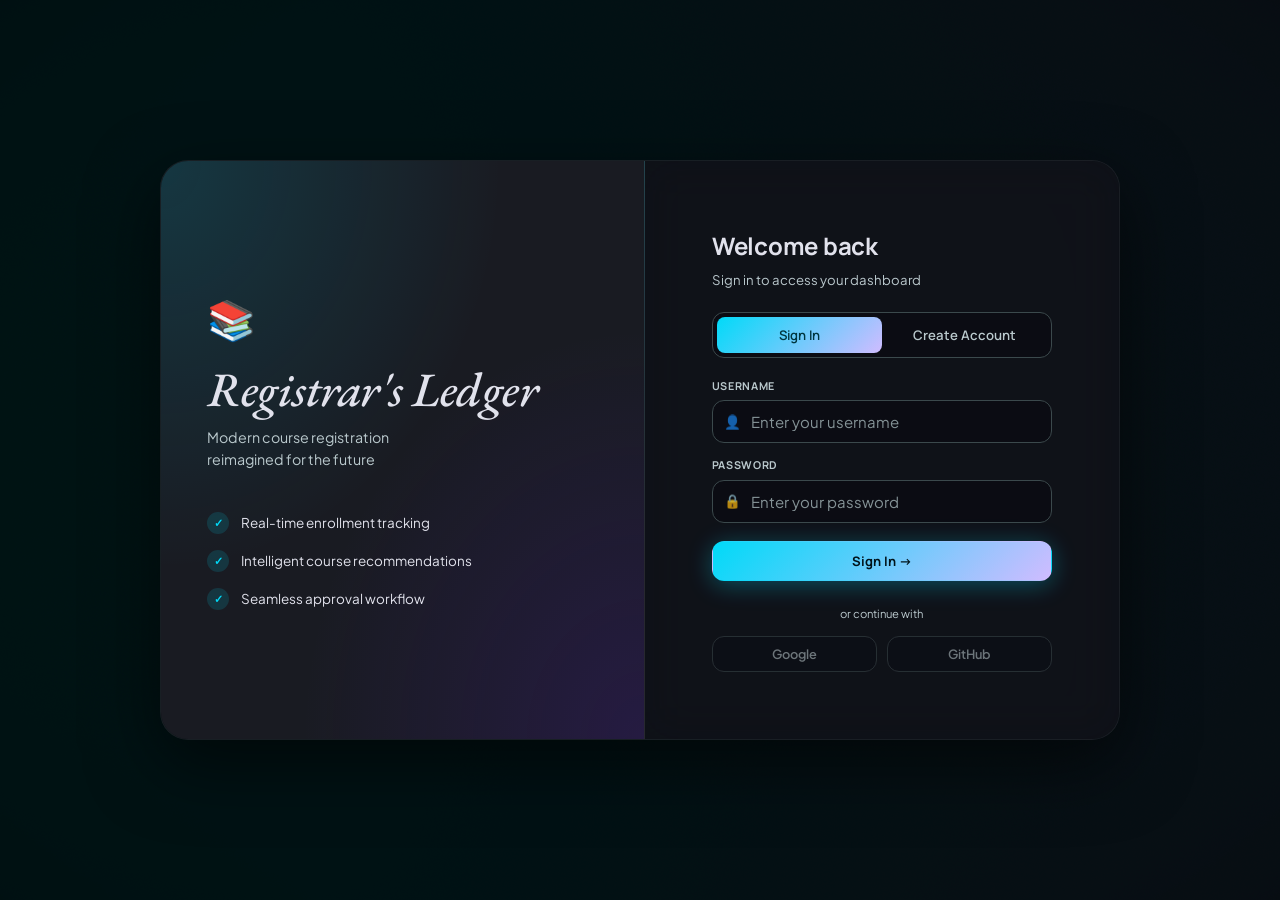
==== CourseReg/frontend/student.html @ 007cd431 "Updates" ====
<!DOCTYPE html>
<html lang="en">
<head>
<meta charset="UTF-8" />
<meta name="viewport" content="width=device-width, initial-scale=1.0" />
<title>Student Dashboard — Registrar's Ledger</title>
<link rel="stylesheet" href="css/styles.css" />
<link href="https://fonts.googleapis.com/css2?family=Material+Symbols+Outlined:wght,FILL@100..700,0..1&display=swap" rel="stylesheet" />
<link href="https://fonts.googleapis.com/css2?family=Manrope:wght@400;600;700;800&family=Plus+Jakarta+Sans:wght@400;500;600;700&family=EB+Garamond:ital,wght@0,400..700;1,400..700&display=swap" rel="stylesheet" />
</head>
<body>
<script src="js/nebula-bg.js"></script>

<!-- Sidebar -->
<nav class="sidebar glass">
  <div class="sidebar-brand">
    <span class="brand-emoji">🎓</span>
    <span class="brand-name">Student</span>
  </div>

  <div class="sidebar-nav">
    <a href="#" class="nav-item active" data-tab="catalog" onclick="switchTab('catalog')">
      <span class="nav-icon"><svg width="17" height="17" viewBox="0 0 24 24" fill="none" stroke="currentColor" stroke-width="2" stroke-linecap="round" stroke-linejoin="round"><path d="M4 19.5A2.5 2.5 0 0 1 6.5 17H20"/><path d="M6.5 2H20v20H6.5A2.5 2.5 0 0 1 4 19.5v-15A2.5 2.5 0 0 1 6.5 2Z"/></svg></span>
      <span>Catalog</span>
    </a>
    <a href="#" class="nav-item" data-tab="mine" onclick="switchTab('mine')">
      <span class="nav-icon"><svg width="17" height="17" viewBox="0 0 24 24" fill="none" stroke="currentColor" stroke-width="2" stroke-linecap="round" stroke-linejoin="round"><path d="M8 6h13M8 12h13M8 18h13M3 6h.01M3 12h.01M3 18h.01"/></svg></span>
      <span>My Enrollments</span>
    </a>
    <a href="#" class="nav-item" data-tab="schedule" onclick="switchTab('schedule')">
      <span class="nav-icon"><svg width="17" height="17" viewBox="0 0 24 24" fill="none" stroke="currentColor" stroke-width="2" stroke-linecap="round" stroke-linejoin="round"><rect x="3" y="4" width="18" height="18" rx="2"/><path d="M16 2v4M8 2v4M3 10h18"/></svg></span>
      <span>Schedule</span>
    </a>
    <a href="#" class="nav-item" data-tab="paths" onclick="switchTab('paths')">
      <span class="nav-icon"><svg width="17" height="17" viewBox="0 0 24 24" fill="none" stroke="currentColor" stroke-width="2" stroke-linecap="round" stroke-linejoin="round"><circle cx="12" cy="12" r="10"/><path d="m16.24 7.76-2.12 6.36-6.36 2.12 2.12-6.36z"/></svg></span>
      <span>Career Paths</span>
    </a>
    <a href="#" class="nav-item" data-tab="badges" onclick="switchTab('badges')">
      <span class="nav-icon"><svg width="17" height="17" viewBox="0 0 24 24" fill="none" stroke="currentColor" stroke-width="2" stroke-linecap="round" stroke-linejoin="round"><circle cx="12" cy="8" r="6"/><path d="M15.5 13.5 17 22l-5-3-5 3 1.5-8.5"/></svg></span>
      <span>Badges</span>
    </a>
  </div>

  <div class="sidebar-footer">
    <div class="user-profile">
      <div class="user-avatar" id="userAvatar">S</div>
      <div class="user-info">
        <span class="user-name" id="whoami">Student</span>
        <span class="user-role">Student</span>
      </div>
      <button class="logout-btn" onclick="Auth.logout()"><svg width="15" height="15" viewBox="0 0 24 24" fill="none" stroke="currentColor" stroke-width="2" stroke-linecap="round" stroke-linejoin="round"><path d="M9 21H5a2 2 0 0 1-2-2V5a2 2 0 0 1 2-2h4"/><path d="M16 17 21 12 16 7"/><path d="M21 12H9"/></svg></button>
    </div>
  </div>
</nav>

<!-- Main Content -->
<main class="main">
  <!-- Top Bar -->
  <header class="topbar glass">
    <div class="topbar-left">
      <h1 id="pageTitle">Course Catalog</h1>
      <p id="pageSubtitle">Browse courses and request enrollment</p>
    </div>
    <div class="topbar-right">
      <span class="welcome-badge">👋 Welcome back!</span>
      <button class="btn btn-exit" onclick="Auth.logout()">
        <span style="margin-right:6px; display:inline-flex; vertical-align:-2px;"><svg width="15" height="15" viewBox="0 0 24 24" fill="none" stroke="currentColor" stroke-width="2" stroke-linecap="round" stroke-linejoin="round"><path d="M9 21H5a2 2 0 0 1-2-2V5a2 2 0 0 1 2-2h4"/><path d="M16 17 21 12 16 7"/><path d="M21 12H9"/></svg></span>Sign Out
      </button>
    </div>
  </header>

  <!-- Tab Content -->
  <div class="tab-content">
    
    <!-- CATALOG TAB -->
    <div id="panel-catalog" class="tab-panel active">
      <!-- Search -->
      <div class="search-section glass">
        <div class="search-grid">
          <div class="search-group">
            <label>🔍 Search</label>
            <input id="searchKeyword" placeholder="Course code, title, or instructor..." oninput="debouncedSearch()" />
          </div>
          <div class="search-group">
            <label>📆 Semester</label>
            <input id="searchSemester" placeholder="e.g. Fall 2026" oninput="debouncedSearch()" />
          </div>
          <div class="search-group" style="display: flex; align-items: flex-end;">
            <button class="btn btn-primary" onclick="loadCatalog()" style="width: 100%;">
              🔄 Search
            </button>
          </div>
        </div>
      </div>

      <div id="catalogError" class="error-banner hidden"></div>

      <!-- Course Table -->
      <div class="table-wrapper glass">
        <table class="modern-table">
          <thead>
            <tr>
              <th>Code</th>
              <th>Title</th>
              <th>Instructor</th>
              <th>Schedule</th>
              <th>Credits</th>
              <th>Seats</th>
              <th>Action</th>
            </tr>
          </thead>
          <tbody id="catalogBody">
            <tr>
              <td colspan="7" class="loading-cell">
                <div class="spinner"></div>
                Loading courses...
              </td>
            </tr>
          </tbody>
        </table>
      </div>
    </div>

    <!-- MY ENROLLMENTS TAB -->
    <div id="panel-mine" class="tab-panel">
      <div id="mineError" class="error-banner hidden"></div>
      <div class="table-wrapper glass">
        <table class="modern-table">
          <thead>
            <tr>
              <th>Code</th>
              <th>Title</th>
              <th>Requested</th>
              <th>Status</th>
              <th>Note</th>
              <th>Action</th>
            </tr>
          </thead>
          <tbody id="mineBody">
            <tr>
              <td colspan="6" class="loading-cell">
                <div class="spinner"></div>
                Loading enrollments...
              </td>
            </tr>
          </tbody>
        </table>
      </div>
    </div>

    <!-- SCHEDULE TAB -->
    <div id="panel-schedule" class="tab-panel">
      <div id="scheduleError" class="error-banner hidden"></div>
      <div class="table-wrapper glass">
        <table class="modern-table">
          <thead>
            <tr>
              <th>Day</th>
              <th>Time</th>
              <th>Code</th>
              <th>Title</th>
              <th>Instructor</th>
            </tr>
          </thead>
          <tbody id="scheduleBody">
            <tr>
              <td colspan="5" class="loading-cell">
                <div class="spinner"></div>
                Loading schedule...
              </td>
            </tr>
          </tbody>
        </table>
      </div>
    </div>

    <!-- CAREER PATHS TAB -->
    <div id="panel-paths" class="tab-panel">
      <div id="pathsError" class="error-banner hidden"></div>
      <!-- List view -->
      <div id="pathsListView">
        <div id="pathsList"></div>
      </div>
      <!-- Detail view (courses in a selected path, with status) -->
      <div id="pathDetailView" class="hidden">
        <button type="button" class="btn btn-outline btn-small" style="margin-bottom:14px;" onclick="backToPathsList()">← Back to career paths</button>
        <div id="pathDetailBody"></div>
      </div>
    </div>

    <!-- BADGES TAB -->
    <div id="panel-badges" class="tab-panel">
      <div id="badgesError" class="error-banner hidden"></div>
      <div id="badgesList"></div>
    </div>
  </div>
</main>

<!-- Course Content Viewer (read-only, for enrolled students) -->
<div id="contentViewerModal" class="modal-overlay hidden">
  <div class="modal glass">
    <div class="modal-header">
      <h2 id="contentViewerTitle">Lessons</h2>
      <button class="modal-close" onclick="closeContentViewer()"><svg width="16" height="16" viewBox="0 0 24 24" fill="none" stroke="currentColor" stroke-width="2" stroke-linecap="round" stroke-linejoin="round"><path d="M18 6 6 18M6 6l12 12"/></svg></button>
    </div>
    <div id="contentViewerBody"></div>
  </div>
</div>

<!-- Quiz taking flow (list -> take -> results, one modal, three swappable views) -->
<div id="quizStudentModal" class="modal-overlay hidden">
  <div class="modal glass">
    <div class="modal-header">
      <h2 id="quizStudentTitle">Quizzes</h2>
      <button class="modal-close" onclick="closeQuizModal()"><svg width="16" height="16" viewBox="0 0 24 24" fill="none" stroke="currentColor" stroke-width="2" stroke-linecap="round" stroke-linejoin="round"><path d="M18 6 6 18M6 6l12 12"/></svg></button>
    </div>

    <div id="quizStudentError" class="error-banner hidden"></div>

    <!-- VIEW 1: list of quizzes for the course -->
    <div id="quizStudentListView">
      <div id="quizStudentList"></div>
    </div>

    <!-- VIEW 2: taking a quiz -->
    <div id="quizTakeView" class="hidden">
      <button type="button" class="btn btn-outline btn-small" style="margin-bottom:14px;" onclick="backToQuizStudentList()">← Back to quizzes</button>
      <div id="quizTakeQuestions"></div>
      <div class="modal-actions">
        <button type="button" class="btn btn-primary" id="submitQuizBtn" onclick="submitQuizAttempt()">Submit Answers</button>
      </div>
    </div>

    <!-- VIEW 3: results -->
    <div id="quizResultView" class="hidden">
      <button type="button" class="btn btn-outline btn-small" style="margin-bottom:14px;" onclick="backToQuizStudentList()">← Back to quizzes</button>
      <div id="quizResultSummary" style="margin-bottom:14px;"></div>
      <div id="quizResultQuestions"></div>
    </div>
  </div>
</div>

<!-- Certificate: shows progress + claim button, or the issued certificate itself -->
<div id="certModal" class="modal-overlay hidden">
  <div class="modal glass">
    <div class="modal-header">
      <h2 id="certModalTitle">Certificate</h2>
      <button class="modal-close" onclick="closeCertificateModal()"><svg width="16" height="16" viewBox="0 0 24 24" fill="none" stroke="currentColor" stroke-width="2" stroke-linecap="round" stroke-linejoin="round"><path d="M18 6 6 18M6 6l12 12"/></svg></button>
    </div>
    <div id="certModalBody"></div>
  </div>
</div>

<!-- Side Quests: list with points and self-completion -->
<div id="questListModal" class="modal-overlay hidden">
  <div class="modal glass">
    <div class="modal-header">
      <h2 id="questListTitle">Side Quests</h2>
      <button class="modal-close" onclick="closeQuestListModal()"><svg width="16" height="16" viewBox="0 0 24 24" fill="none" stroke="currentColor" stroke-width="2" stroke-linecap="round" stroke-linejoin="round"><path d="M18 6 6 18M6 6l12 12"/></svg></button>
    </div>
    <div id="questListError" class="error-banner hidden"></div>
    <div id="questListBody"></div>
  </div>
</div>

<script src="js/api.js"></script>
<script src="js/student.js"></script>
</body>
</html>
---- CourseReg/frontend/css/styles.css ----
/* =====================================================================
   AETHERIS ACADEMY — cinematic dark design system
   Adapted from a Stitch-generated design brief: deep near-black surfaces,
   an electric-cyan/violet accent gradient, EB Garamond italic for hero
   moments, Manrope for headings, Plus Jakarta Sans for body text. A WebGL
   "nebula" canvas (js/nebula-bg.js) renders behind everything.
   Every selector below matches the previous stylesheet's class names —
   this is a full reskin, not a rebuild, so no HTML/JS needed to change
   structurally.
   ===================================================================== */

@import url('https://fonts.googleapis.com/css2?family=Manrope:wght@400;600;700;800&family=Plus+Jakarta+Sans:wght@400;500;600;700&family=EB+Garamond:ital,wght@0,400..700;1,400..700&display=swap');

:root {
  /* Surfaces — from the Aetheris Academy token set */
  --bg: #0b0e15;
  --surface-lowest: #0b0e15;
  --surface-low: #191b22;
  --surface: #1d1f26;
  --surface-high: #272a31;
  --surface-highest: #32353c;

  /* Glass */
  --glass-bg: rgba(17, 19, 26, 0.6);
  --glass-bg-strong: rgba(29, 31, 38, 0.75);
  --glass-border: rgba(255, 255, 255, 0.06);
  --glass-blur: 20px;

  /* Text */
  --text: #e1e2ec;
  --text-primary: #e1e2ec;
  --text-secondary: #bac9cd;
  --muted: #bac9cd;
  --outline: #859397;
  --outline-variant: #3b494c;

  /* Brand accents */
  --accent: #00daf8;
  --accent-soft: #baf2ff;
  --accent-bg: rgba(0, 218, 248, 0.14);
  --violet: #d0bcff;
  --violet-container: #571bc1;
  --violet-bg: rgba(208, 188, 255, 0.14);

  --success: #4ade80;
  --success-bg: rgba(74, 222, 128, 0.14);
  --danger: #ffb4ab;
  --danger-bg: rgba(255, 180, 171, 0.14);
  --neutral-bg: rgba(186, 201, 205, 0.12);

  --radius: 18px;
  --radius-sm: 12px;
  --shadow: 0 24px 70px rgba(0, 0, 0, 0.55);
  --shadow-sm: 0 1px 2px rgba(0,0,0,0.35), 0 10px 26px rgba(0,0,0,0.4);
  --glow: 0 4px 24px rgba(0, 218, 248, 0.32);
}

* { box-sizing: border-box; }

html, body {
  margin: 0;
  padding: 0;
  min-height: 100vh;
  background: var(--bg);
  color: var(--text);
  font-family: 'Plus Jakarta Sans', -apple-system, sans-serif;
  font-size: 15px;
  line-height: 1.5;
  overflow-x: hidden;
}

h1, h2, h3 { margin: 0; color: var(--text); font-family: 'Manrope', sans-serif; font-weight: 700; letter-spacing: -0.01em; }
h1 { font-size: 1.9rem; }
h2 { font-size: 1.3rem; }

p { margin: 0; }

button, input, select, textarea { font-family: inherit; font-size: inherit; }
input, select, textarea { color: var(--text); }

.course-code, .timestamp, .mono {
  font-family: ui-monospace, 'SFMono-Regular', Consolas, monospace;
}

a { color: var(--accent-soft); }

.hidden { display: none !important; }

/* ---------- nebula background canvas ---------- */

#glcanvas {
  position: fixed;
  top: 0;
  left: 0;
  width: 100vw;
  height: 100vh;
  z-index: 0;
  pointer-events: none;
}

/* Everything else sits above the canvas */
.auth-wrapper, .sidebar, .main, body > * { position: relative; z-index: 1; }
#glcanvas { z-index: 0; }

/* ---------- glass surface ---------- */

.glass {
  background: var(--glass-bg);
  backdrop-filter: blur(var(--glass-blur));
  -webkit-backdrop-filter: blur(var(--glass-blur));
  border: 1px solid var(--glass-border);
  transition: transform 0.35s cubic-bezier(0.16, 1, 0.3, 1), box-shadow 0.35s ease;
}

/* Subtle lift on hover, per the design brief's elevation spec */
.glass:hover {
  transform: translateY(-2px);
}

/* ---------- entrance animation (mirrors the mockup's fade-in-up) ---------- */

@keyframes fadeInUp {
  from { opacity: 0; transform: translateY(20px); }
  to   { opacity: 1; transform: translateY(0); }
}
@keyframes fadeIn {
  from { opacity: 0; }
  to   { opacity: 1; }
}
@keyframes pulseGlow {
  0%   { box-shadow: 0 4px 20px rgba(0, 218, 248, 0.3); }
  50%  { box-shadow: 0 4px 32px rgba(0, 218, 248, 0.6); }
  100% { box-shadow: 0 4px 20px rgba(0, 218, 248, 0.3); }
}
@keyframes floating {
  0%, 100% { transform: translateY(0); }
  50%      { transform: translateY(-10px); }
}

.sidebar, .auth-card, .topbar, .sheet, .stat-card, .table-wrapper {
  animation: fadeInUp 0.7s cubic-bezier(0.16, 1, 0.3, 1) forwards;
}

/* =====================================================================
   AUTH PAGE (index.html)
   ===================================================================== */

.auth-wrapper {
  min-height: 100vh;
  display: flex;
  align-items: center;
  justify-content: center;
  padding: 24px;
}

.auth-container {
  display: flex;
  width: 100%;
  max-width: 960px;
  min-height: 580px;
  border-radius: 28px;
  overflow: hidden;
  box-shadow: var(--shadow);
  border: 1px solid var(--glass-border);
}

.auth-left {
  flex: 1;
  padding: 52px 46px;
  display: flex;
  flex-direction: column;
  justify-content: center;
  background:
    radial-gradient(at 0% 0%, rgba(0, 218, 248, 0.15) 0px, transparent 50%),
    radial-gradient(at 100% 100%, rgba(87, 27, 193, 0.2) 0px, transparent 50%),
    var(--surface-low);
  border-right: 1px solid var(--glass-border);
}

.auth-brand { text-align: left; margin-bottom: 42px; }
.brand-icon { font-size: 2.6rem; margin-bottom: 14px; }

/* The "cinematic hero word" treatment: italic EB Garamond serif display type */
.auth-brand h1 {
  font-family: 'EB Garamond', serif;
  font-style: italic;
  font-weight: 500;
  font-size: clamp(2.2rem, 5vw, 3.2rem);
  line-height: 1.1;
  letter-spacing: -0.01em;
  color: var(--text);
  margin-bottom: 10px;
}
.brand-tagline { color: var(--text-secondary); font-size: 0.95rem; line-height: 1.55; font-family: 'Plus Jakarta Sans', sans-serif; }

.auth-features { display: flex; flex-direction: column; gap: 16px; }
.feature-item { display: flex; align-items: center; gap: 12px; font-size: 0.9rem; color: var(--text); }
.feature-icon {
  width: 22px; height: 22px; border-radius: 50%;
  background: var(--accent-bg); color: var(--accent);
  display: flex; align-items: center; justify-content: center;
  font-size: 0.7rem; font-weight: 700; flex-shrink: 0;
}

.auth-right {
  flex: 1;
  background: var(--glass-bg);
  backdrop-filter: blur(var(--glass-blur));
  -webkit-backdrop-filter: blur(var(--glass-blur));
  display: flex;
  align-items: center;
  justify-content: center;
  padding: 46px 42px;
}

.auth-card { width: 100%; max-width: 340px; animation: none; }
.auth-header { margin-bottom: 22px; }
.auth-header h2 { font-family: 'Manrope', sans-serif; font-size: 1.6rem; }
.auth-subtitle { color: var(--text-secondary); font-size: 0.88rem; margin-top: 6px; }

.auth-tabs {
  display: flex;
  background: rgba(5, 7, 13, 0.4);
  border: 1px solid var(--outline-variant);
  border-radius: var(--radius-sm);
  padding: 4px;
  margin-bottom: 20px;
}
.auth-tab {
  flex: 1;
  border: none;
  background: transparent;
  color: var(--text-secondary);
  padding: 9px;
  border-radius: 8px;
  cursor: pointer;
  font-weight: 600;
  font-size: 0.88rem;
  font-family: 'Manrope', sans-serif;
  transition: all 0.25s ease;
}
.auth-tab.active { background: linear-gradient(135deg, var(--accent) 0%, var(--violet) 100%); color: #00363f; }

.auth-error {
  background: var(--danger-bg);
  color: var(--danger);
  border: 1px solid rgba(255,180,171,0.35);
  padding: 10px 12px;
  border-radius: var(--radius-sm);
  font-size: 0.85rem;
  margin-bottom: 14px;
}

.form-group { margin-bottom: 14px; }
.form-group label {
  display: block;
  font-size: 0.72rem;
  font-weight: 700;
  letter-spacing: 0.06em;
  text-transform: uppercase;
  color: var(--text-secondary);
  margin-bottom: 6px;
  font-family: 'Manrope', sans-serif;
}

.input-group { position: relative; display: flex; align-items: center; }
.input-icon {
  position: absolute;
  left: 12px;
  font-size: 0.9rem;
  opacity: 0.8;
  pointer-events: none;
}
.input-group input {
  width: 100%;
  padding: 11px 12px 11px 38px;
  border-radius: var(--radius-sm);
  border: 1px solid var(--outline-variant);
  background: rgba(5, 7, 13, 0.4);
  transition: all 0.3s cubic-bezier(0.4, 0, 0.2, 1);
}
.input-group input:focus {
  outline: none;
  border-color: var(--accent-soft);
  background: rgba(5, 7, 13, 0.6);
  box-shadow: 0 0 15px rgba(0, 218, 248, 0.15);
}
.input-group input::placeholder { color: var(--outline); }

.auth-card .btn { width: 100%; justify-content: center; margin-top: 4px; }

.auth-footer { margin-top: 24px; text-align: center; }
.auth-divider { display: block; color: var(--text-secondary); font-size: 0.75rem; margin-bottom: 14px; }
.social-buttons { display: flex; gap: 10px; }
.social-btn {
  flex: 1;
  padding: 9px;
  border-radius: var(--radius-sm);
  border: 1px solid var(--outline-variant);
  background: rgba(5, 7, 13, 0.3);
  color: var(--text-secondary);
  cursor: not-allowed;
  font-weight: 600;
  font-size: 0.85rem;
  opacity: 0.55;
}

/* =====================================================================
   DASHBOARD SHELL (admin / student / registrar)
   ===================================================================== */

body:has(.sidebar) { display: flex; min-height: 100vh; }

.sidebar {
  width: 244px;
  flex-shrink: 0;
  min-height: 100vh;
  display: flex;
  flex-direction: column;
  padding: 24px 16px;
  background: var(--glass-bg);
  backdrop-filter: blur(var(--glass-blur));
  -webkit-backdrop-filter: blur(var(--glass-blur));
  border-right: 1px solid var(--glass-border);
  position: sticky;
  top: 0;
}

.sidebar-brand {
  display: flex;
  align-items: center;
  gap: 10px;
  font-family: 'Manrope', sans-serif;
  font-weight: 800;
  font-size: 1.1rem;
  padding: 8px 10px 26px;
}
.brand-emoji { font-size: 1.3rem; }
.brand-name { color: var(--text); background: linear-gradient(135deg, var(--accent-soft), var(--violet)); -webkit-background-clip: text; background-clip: text; -webkit-text-fill-color: transparent; }

.sidebar-nav { display: flex; flex-direction: column; gap: 4px; flex: 1; }

.nav-item {
  display: flex;
  align-items: center;
  gap: 10px;
  padding: 11px 12px;
  border-radius: var(--radius-sm);
  color: var(--text-secondary);
  text-decoration: none;
  font-weight: 600;
  font-size: 0.9rem;
  font-family: 'Manrope', sans-serif;
  transition: all 0.25s ease;
}
.nav-item:hover { background: rgba(255,255,255,0.04); color: var(--text); }
.nav-item.active { background: var(--accent-bg); color: var(--accent-soft); box-shadow: inset 0 0 0 1px rgba(0,218,248,0.25); }
.nav-icon { font-size: 1.05rem; display: inline-flex; }

.sidebar-footer { border-top: 1px solid var(--glass-border); padding-top: 14px; }

.user-profile { display: flex; align-items: center; gap: 10px; }
.user-avatar {
  width: 36px; height: 36px; border-radius: 50%;
  background: linear-gradient(135deg, var(--accent) 0%, var(--violet) 100%);
  color: #00131a;
  display: flex; align-items: center; justify-content: center;
  font-weight: 800; flex-shrink: 0; font-family: 'Manrope', sans-serif;
}
.user-info { display: flex; flex-direction: column; flex: 1; min-width: 0; }
.user-name { font-size: 0.85rem; font-weight: 700; color: var(--text); white-space: nowrap; overflow: hidden; text-overflow: ellipsis; font-family: 'Manrope', sans-serif; }
.user-role { font-size: 0.72rem; color: var(--text-secondary); }
.logout-btn { background: transparent; border: none; cursor: pointer; opacity: 0.7; padding: 4px; color: var(--text-secondary); }
.logout-btn:hover { opacity: 1; color: var(--danger); }

.main { flex: 1; min-width: 0; padding: 26px 34px 60px; }

.tab-content { margin-top: 4px; }
.tab-panel { display: none; }
.tab-panel.active { display: block; }

.topbar {
  display: flex;
  align-items: center;
  justify-content: space-between;
  padding: 22px 26px;
  border-radius: var(--radius);
  margin-bottom: 24px;
  gap: 16px;
  background: var(--glass-bg);
  backdrop-filter: blur(var(--glass-blur));
  -webkit-backdrop-filter: blur(var(--glass-blur));
  border: 1px solid var(--glass-border);
}
.topbar-left h1 { font-family: 'Manrope', sans-serif; font-weight: 800; letter-spacing: -0.02em; }
.topbar-left p { color: var(--text-secondary); font-size: 0.88rem; margin-top: 4px; }
.topbar-right { display: flex; align-items: center; gap: 12px; }

.welcome-badge {
  font-size: 0.8rem;
  padding: 6px 14px;
  border-radius: 20px;
  background: var(--violet-bg);
  color: var(--violet);
  white-space: nowrap;
  font-family: 'Manrope', sans-serif;
  font-weight: 600;
}

/* ---------- stat cards (admin) ---------- */

.stats-grid {
  display: grid;
  grid-template-columns: repeat(4, 1fr);
  gap: 16px;
  margin-bottom: 24px;
}
.stat-card {
  display: flex;
  align-items: center;
  gap: 14px;
  padding: 20px;
  border-radius: var(--radius);
  background: var(--glass-bg);
  backdrop-filter: blur(var(--glass-blur));
  -webkit-backdrop-filter: blur(var(--glass-blur));
  border: 1px solid var(--glass-border);
}
.stat-icon {
  width: 44px; height: 44px; border-radius: var(--radius-sm);
  background: var(--accent-bg); color: var(--accent-soft);
  display: flex; align-items: center; justify-content: center;
  font-size: 1.2rem; flex-shrink: 0;
}
.stat-label { display: block; font-size: 0.74rem; color: var(--text-secondary); font-family: 'Manrope', sans-serif; text-transform: uppercase; letter-spacing: 0.04em; }
.stat-value { display: block; font-size: 1.5rem; font-weight: 800; margin-top: 3px; font-family: 'Manrope', sans-serif; }

/* ---------- search section (student catalog) ---------- */

.search-section {
  padding: 18px 20px; border-radius: var(--radius); margin-bottom: 18px;
  background: var(--glass-bg);
  backdrop-filter: blur(var(--glass-blur));
  -webkit-backdrop-filter: blur(var(--glass-blur));
  border: 1px solid var(--glass-border);
}
.search-grid { display: grid; grid-template-columns: 2fr 1fr auto; gap: 14px; align-items: end; }
.search-group label { display: block; font-size: 0.74rem; font-weight: 700; color: var(--text-secondary); margin-bottom: 6px; font-family: 'Manrope', sans-serif; text-transform: uppercase; letter-spacing: 0.04em; }
.search-group input {
  width: 100%;
  padding: 10px 12px;
  border-radius: var(--radius-sm);
  border: 1px solid var(--outline-variant);
  background: rgba(5, 7, 13, 0.35);
}
.search-group input::placeholder { color: var(--outline); }

/* ---------- error banner ---------- */

.error-banner {
  background: var(--danger-bg);
  color: var(--danger);
  border: 1px solid rgba(255,180,171,0.35);
  padding: 11px 14px;
  border-radius: var(--radius-sm);
  font-size: 0.85rem;
  margin-bottom: 16px;
}

/* ---------- table ---------- */

.table-wrapper {
  border-radius: var(--radius);
  overflow: hidden;
  background: var(--glass-bg);
  backdrop-filter: blur(var(--glass-blur));
  -webkit-backdrop-filter: blur(var(--glass-blur));
  border: 1px solid var(--glass-border);
}

.modern-table { width: 100%; border-collapse: collapse; }
.modern-table thead th {
  text-align: left;
  font-size: 0.7rem;
  letter-spacing: 0.06em;
  text-transform: uppercase;
  color: var(--text-secondary);
  padding: 15px 18px;
  border-bottom: 1px solid var(--glass-border);
  font-family: 'Manrope', sans-serif;
}
.modern-table tbody td {
  padding: 15px 18px;
  border-bottom: 1px solid var(--glass-border);
  vertical-align: middle;
}
.modern-table tbody tr:last-child td { border-bottom: none; }
.modern-table tbody tr:hover td { background: rgba(0, 218, 248, 0.03); }

.loading-cell, .empty-cell {
  text-align: center;
  color: var(--text-secondary);
  padding: 38px 10px;
}
.spinner {
  width: 22px; height: 22px;
  border: 2.5px solid var(--outline-variant);
  border-top-color: var(--accent);
  border-radius: 50%;
  margin: 0 auto 10px;
  animation: spin 0.8s linear infinite;
}
@keyframes spin { to { transform: rotate(360deg); } }

.status-muted { color: var(--text-secondary); font-size: 0.85rem; }

.seats { font-weight: 700; }
.seats-full { color: var(--danger); }

/* ---------- badges ---------- */

.badge {
  display: inline-block;
  font-size: 0.72rem;
  font-weight: 700;
  letter-spacing: 0.03em;
  padding: 4px 11px;
  border-radius: 20px;
  font-family: 'Manrope', sans-serif;
}
.badge-pending       { color: var(--accent-soft); background: var(--accent-bg); }
.badge-approved      { color: var(--success);     background: var(--success-bg); }
.badge-rejected      { color: var(--danger);      background: var(--danger-bg); }
.badge-drop_pending  { color: var(--accent-soft); background: var(--accent-bg); }
.badge-dropped       { color: var(--text-secondary); background: var(--neutral-bg); }
.badge-drop_rejected { color: var(--success);     background: var(--success-bg); }
.badge-active        { color: var(--success);     background: var(--success-bg); }
.badge-removed       { color: var(--danger);      background: var(--danger-bg); }

/* ---------- buttons ---------- */

.btn {
  display: inline-flex;
  align-items: center;
  justify-content: center;
  gap: 6px;
  border: 1px solid transparent;
  padding: 10px 18px;
  border-radius: var(--radius-sm);
  cursor: pointer;
  font-weight: 700;
  font-size: 0.87rem;
  font-family: 'Manrope', sans-serif;
  white-space: nowrap;
  transition: all 0.25s cubic-bezier(0.4, 0, 0.2, 1);
}
.btn:disabled { opacity: 0.45; cursor: not-allowed; }

.btn-primary, .btn-gradient {
  background: linear-gradient(135deg, #00daf8 0%, #d0bcff 100%);
  color: #00131a;
  box-shadow: var(--glow);
}
.btn-primary:hover, .btn-gradient:hover { transform: translateY(-1px); box-shadow: 0 4px 30px rgba(0, 218, 248, 0.5); }

.btn-block { width: 100%; }

.btn-success { background: var(--success); color: #052e16; }
.btn-success:hover { filter: brightness(1.08); }

.btn-danger { background: var(--danger); color: #4c0300; }
.btn-danger:hover { filter: brightness(1.08); }

.btn-outline {
  background: rgba(255,255,255,0.03);
  border-color: var(--outline-variant);
  color: var(--text);
}
.btn-outline:hover { background: rgba(255,255,255,0.07); border-color: var(--accent-soft); }

.btn-exit {
  background: transparent;
  border-color: var(--outline-variant);
  color: var(--text-secondary);
}
.btn-exit:hover { background: rgba(255,255,255,0.05); color: var(--text); }

.btn-small { padding: 6px 12px; font-size: 0.78rem; }

/* ---------- forms (admin course modal) ---------- */

.form-grid { display: grid; grid-template-columns: 1fr 1fr; gap: 14px; margin-bottom: 6px; }
.form-grid .full-width { grid-column: 1 / -1; }

.form-grid .form-group label {
  display: block;
  font-size: 0.72rem;
  font-weight: 700;
  color: var(--text-secondary);
  margin-bottom: 6px;
  font-family: 'Manrope', sans-serif;
  text-transform: uppercase;
  letter-spacing: 0.04em;
}
.form-grid input, .form-grid select, .form-grid textarea {
  width: 100%;
  padding: 10px 12px;
  border-radius: var(--radius-sm);
  border: 1px solid var(--outline-variant);
  background: rgba(5, 7, 13, 0.35);
  color: var(--text);
}
.form-grid input:focus, .form-grid select:focus, .form-grid textarea:focus {
  outline: none;
  border-color: var(--accent-soft);
  box-shadow: 0 0 12px rgba(0, 218, 248, 0.15);
}
.form-grid textarea { resize: vertical; }

.time-group { display: flex; align-items: center; gap: 8px; }
.time-group input { flex: 1; }

/* ---------- modals ---------- */

.modal-overlay {
  position: fixed;
  inset: 0;
  background: rgba(5, 7, 13, 0.7);
  backdrop-filter: blur(4px);
  display: flex;
  align-items: center;
  justify-content: center;
  z-index: 100;
  padding: 20px;
  animation: fadeIn 0.25s ease;
}
.modal {
  width: 100%;
  max-width: 520px;
  max-height: 88vh;
  overflow-y: auto;
  border-radius: var(--radius);
  padding: 26px 28px;
  box-shadow: var(--shadow);
  background: var(--glass-bg-strong);
  backdrop-filter: blur(var(--glass-blur));
  -webkit-backdrop-filter: blur(var(--glass-blur));
  border: 1px solid var(--glass-border);
  animation: fadeInUp 0.35s cubic-bezier(0.16, 1, 0.3, 1);
}
.modal-header {
  display: flex;
  align-items: center;
  justify-content: space-between;
  margin-bottom: 18px;
}
.modal-header h2 { font-family: 'Manrope', sans-serif; }
.modal-close {
  background: transparent;
  border: none;
  color: var(--text-secondary);
  cursor: pointer;
  padding: 4px 8px;
  border-radius: 8px;
}
.modal-close:hover { color: var(--text); background: rgba(255,255,255,0.06); }
.modal-actions { display: flex; justify-content: flex-end; gap: 10px; margin-top: 20px; }

/* =====================================================================
   RESPONSIVE
   ===================================================================== */

@media (max-width: 900px) {
  .auth-left { display: none; }
  .stats-grid { grid-template-columns: repeat(2, 1fr); }
  .search-grid { grid-template-columns: 1fr; }
}

@media (max-width: 720px) {
  body:has(.sidebar) { flex-direction: column; }
  .sidebar {
    width: 100%;
    min-height: auto;
    flex-direction: row;
    align-items: center;
    position: static;
    border-right: none;
    border-bottom: 1px solid var(--glass-border);
    padding: 12px 16px;
  }
  .sidebar-brand { padding: 0; }
  .sidebar-nav { flex-direction: row; }
  .sidebar-footer { border-top: none; padding-top: 0; margin-left: auto; }
  .main { padding: 18px; }
  .topbar { flex-wrap: wrap; }
  .form-grid { grid-template-columns: 1fr; }
  .stats-grid { grid-template-columns: 1fr 1fr; }
}
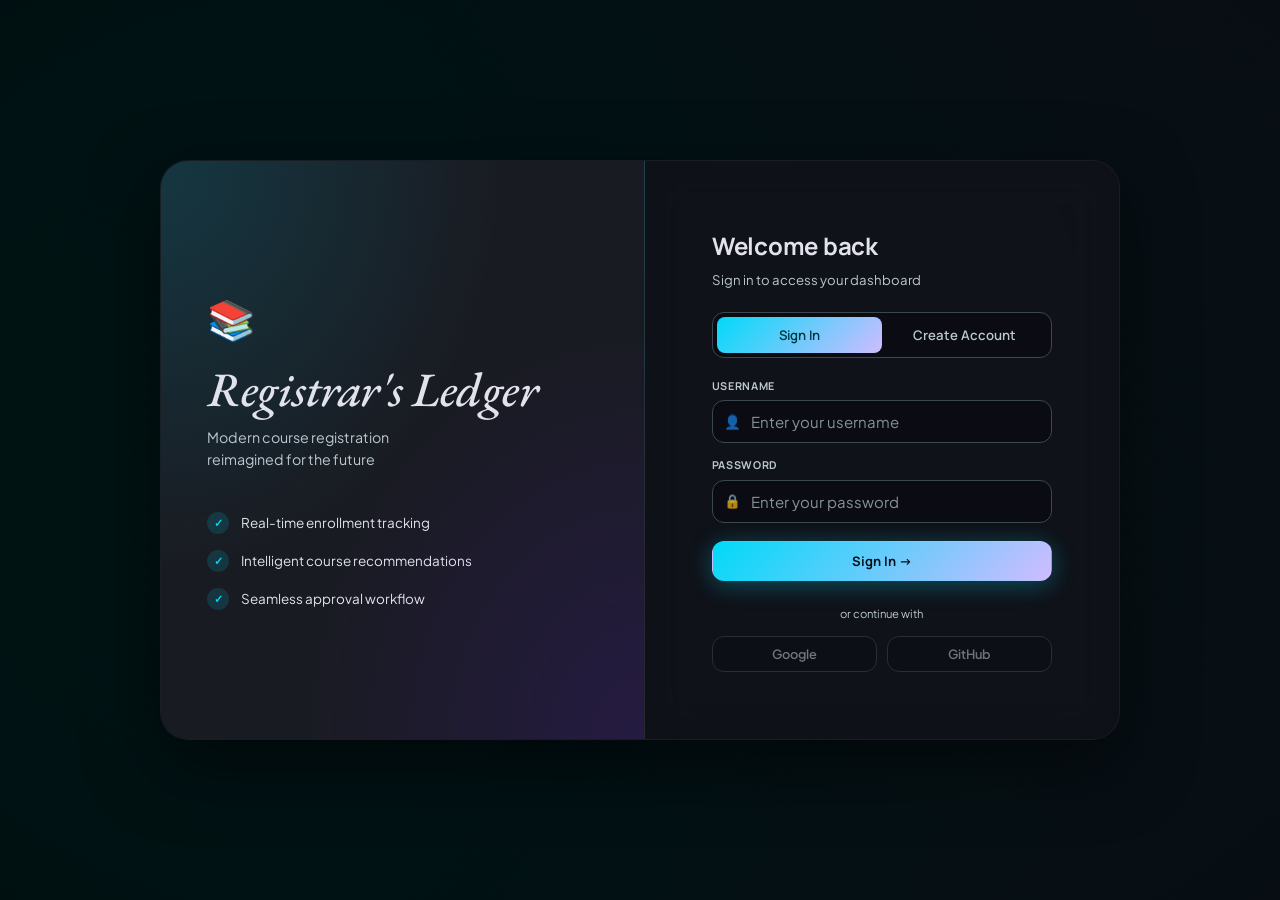
==== commit f53a7cde: "changes" ====
--- a/CourseReg/frontend/student.html
+++ b/CourseReg/frontend/student.html
@@ -242,7 +242,7 @@
 
 <!-- Certificate: shows progress + claim button, or the issued certificate itself -->
 <div id="certModal" class="modal-overlay hidden">
-  <div class="modal glass">
+  <div class="modal glass" style="max-width: 720px;">
     <div class="modal-header">
       <h2 id="certModalTitle">Certificate</h2>
       <button class="modal-close" onclick="closeCertificateModal()"><svg width="16" height="16" viewBox="0 0 24 24" fill="none" stroke="currentColor" stroke-width="2" stroke-linecap="round" stroke-linejoin="round"><path d="M18 6 6 18M6 6l12 12"/></svg></button>
--- a/CourseReg/frontend/css/styles.css
+++ b/CourseReg/frontend/css/styles.css
@@ -696,3 +696,162 @@
   .form-grid { grid-template-columns: 1fr; }
   .stats-grid { grid-template-columns: 1fr 1fr; }
 }
+/* =====================================================================
+   CERTIFICATE — deliberately a different visual language from the rest
+   of the dark app. Real certificates are light, formal, and printable —
+   nobody wants to burn ink printing a dark background. Navy ink on cream
+   paper with a gold/brass accent, echoing an actual diploma.
+   ===================================================================== */
+
+.certificate-shell {
+  padding: 6px;
+  background: linear-gradient(135deg, #d4af6a, #f4e2b8, #d4af6a);
+  border-radius: 14px;
+}
+
+.certificate {
+  position: relative;
+  background: #faf6ec;
+  color: #1a2332;
+  border: 2px solid #b8935f;
+  border-radius: 10px;
+  padding: 44px 48px 36px;
+  font-family: 'Plus Jakarta Sans', sans-serif;
+  overflow: hidden;
+}
+
+/* inner hairline border, the classic "double rule" certificate frame */
+.certificate::before {
+  content: '';
+  position: absolute;
+  inset: 10px;
+  border: 1px solid #cbb078;
+  border-radius: 6px;
+  pointer-events: none;
+}
+
+.certificate-seal {
+  width: 64px;
+  height: 64px;
+  margin: 0 auto 6px;
+  color: #b8935f;
+}
+
+.certificate-kicker {
+  text-align: center;
+  font-family: 'Manrope', sans-serif;
+  font-size: 0.72rem;
+  font-weight: 700;
+  letter-spacing: 0.22em;
+  text-transform: uppercase;
+  color: #8a6a3d;
+}
+
+.certificate-issuer {
+  text-align: center;
+  font-family: 'Manrope', sans-serif;
+  font-weight: 800;
+  font-size: 1rem;
+  letter-spacing: 0.04em;
+  color: #1a2332;
+  margin-top: 2px;
+}
+
+.certificate-lead {
+  text-align: center;
+  font-family: 'EB Garamond', serif;
+  font-style: italic;
+  font-size: 1.05rem;
+  color: #52432a;
+  margin-top: 22px;
+}
+
+.certificate-name {
+  text-align: center;
+  font-family: 'EB Garamond', serif;
+  font-style: italic;
+  font-weight: 600;
+  font-size: clamp(2rem, 5vw, 2.8rem);
+  color: #1a2332;
+  margin: 8px 0;
+  line-height: 1.15;
+}
+
+.certificate-body {
+  text-align: center;
+  font-family: 'EB Garamond', serif;
+  font-style: italic;
+  font-size: 1.05rem;
+  color: #52432a;
+  margin-top: 4px;
+}
+
+.certificate-course {
+  text-align: center;
+  font-family: 'Manrope', sans-serif;
+  font-weight: 800;
+  font-size: 1.25rem;
+  color: #1a2332;
+  margin: 10px 0 0;
+}
+
+.certificate-divider {
+  width: 80px;
+  height: 2px;
+  margin: 26px auto;
+  background: #b8935f;
+}
+
+.certificate-footer {
+  display: flex;
+  justify-content: space-between;
+  align-items: flex-end;
+  gap: 24px;
+  margin-top: 8px;
+}
+
+.certificate-field { text-align: center; flex: 1; }
+.certificate-field .value {
+  font-family: 'EB Garamond', serif;
+  font-style: italic;
+  font-size: 1.05rem;
+  color: #1a2332;
+  padding-bottom: 6px;
+  border-bottom: 1px solid #b8935f;
+  margin-bottom: 6px;
+}
+.certificate-field .label {
+  font-family: 'Manrope', sans-serif;
+  font-size: 0.68rem;
+  font-weight: 700;
+  letter-spacing: 0.1em;
+  text-transform: uppercase;
+  color: #8a6a3d;
+}
+
+.certificate-code {
+  text-align: center;
+  margin-top: 26px;
+  font-family: ui-monospace, monospace;
+  font-size: 0.7rem;
+  color: #8a6a3d;
+  letter-spacing: 0.04em;
+}
+
+/* Print / Save-as-PDF: hide everything on the page except the certificate itself */
+@media print {
+  body * { visibility: hidden; }
+  .certificate-printable, .certificate-printable * { visibility: visible; }
+  .certificate-printable {
+    position: fixed;
+    inset: 0;
+    margin: 0;
+    padding: 24px;
+  }
+  #glcanvas, .modal-close, .certificate-print-btn { display: none !important; }
+  .certificate, .certificate-shell {
+    -webkit-print-color-adjust: exact;
+    print-color-adjust: exact;
+  }
+  @page { size: landscape; margin: 0.4in; }
+}
